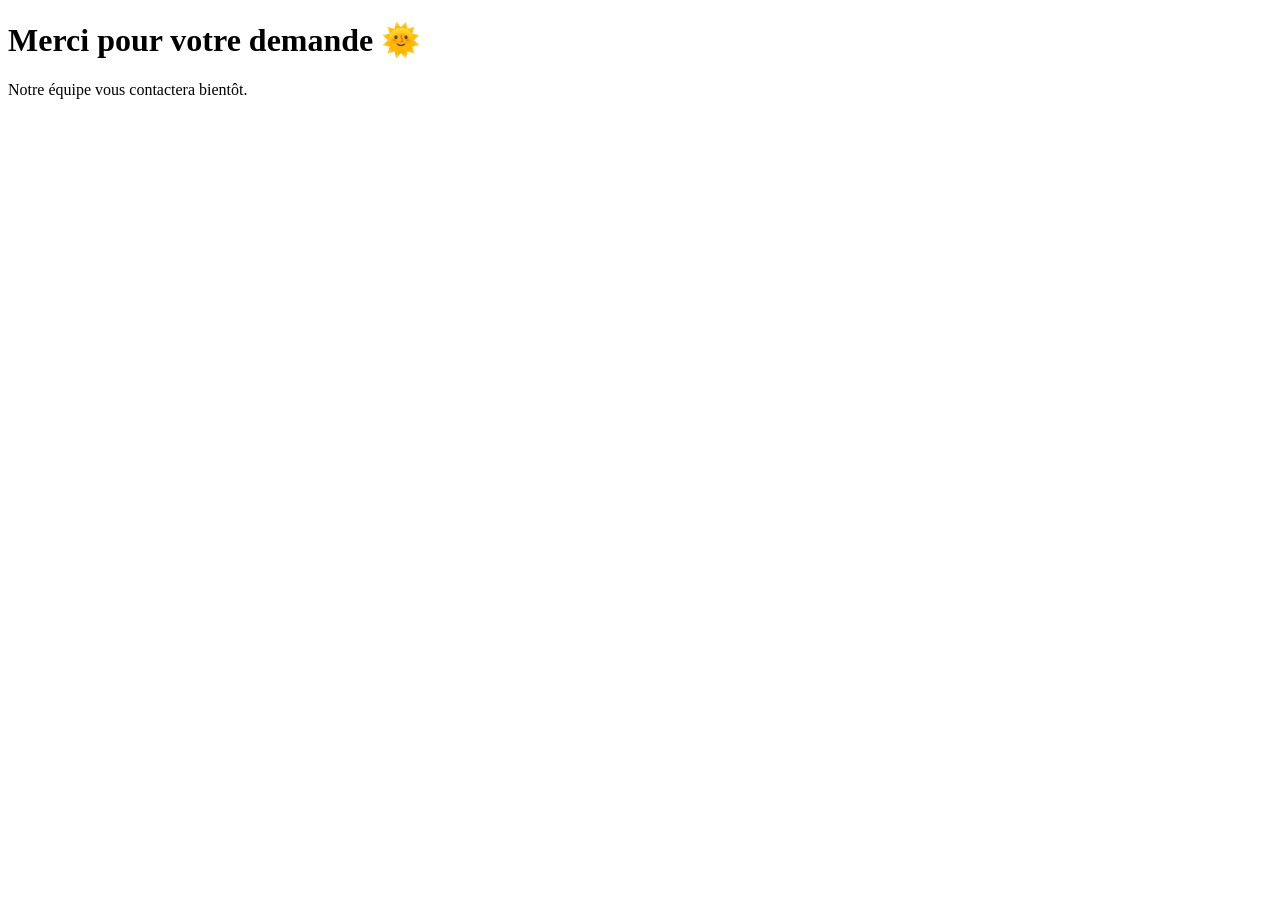
==== merci.html @ 5ff13538 "Add files via upload" ====
<!DOCTYPE html>
<html lang="fr">
<head>
  <meta charset="UTF-8">
  <title>Merci</title>
</head>
<body>

  <h1>Merci pour votre demande 🌞</h1>

  <p>
    Notre équipe vous contactera bientôt.
  </p>

</body>
</html>
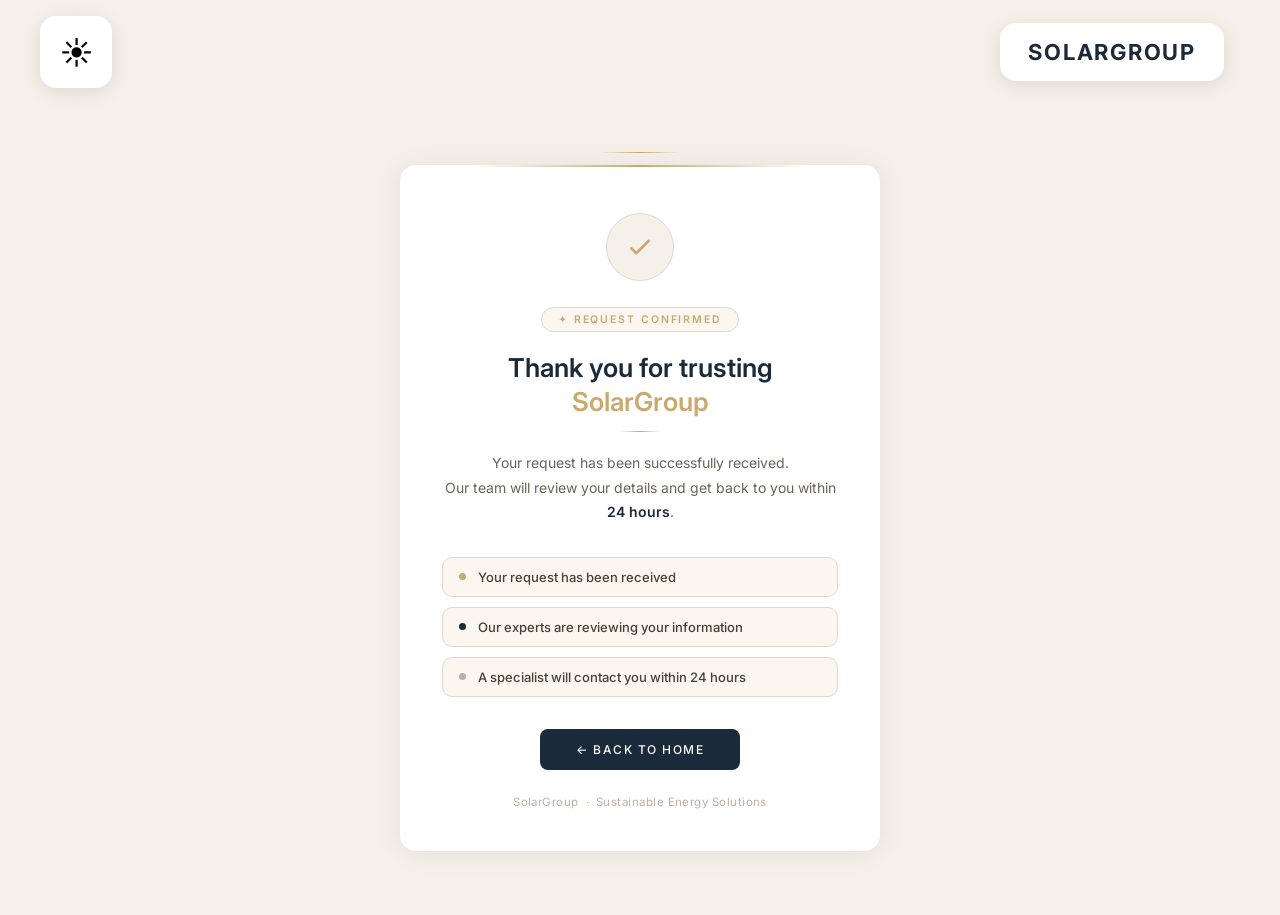
==== commit 3cacc405: "Convert merci.html to English and enhance layout Updated the HTML structure and content from French " ====
--- a/merci.html
+++ b/merci.html
@@ -1,16 +1,337 @@
 <!DOCTYPE html>
-<html lang="fr">
+<html lang="en">
 <head>
-  <meta charset="UTF-8">
-  <title>Merci</title>
+  <meta charset="UTF-8" />
+  <meta name="viewport" content="width=device-width, initial-scale=1.0" />
+  <title>Thank You — SolarGroup</title>
+
+  <link href="https://fonts.googleapis.com/css2?family=Inter:wght@400;500;600&display=swap" rel="stylesheet" />
+
+  <style>
+    /* ============================================================
+       SOLARGROUP — Design Élégant Beige & Or — Thank You Page
+    ============================================================ */
+
+    *, *::before, *::after { box-sizing: border-box; margin: 0; padding: 0; }
+
+    html, body { min-height: 100vh; }
+
+    body {
+      font-family: 'Inter', 'Segoe UI', system-ui, sans-serif;
+      background: #F5F0EA;
+      display: flex;
+      flex-direction: column;
+      align-items: center;
+      padding: 0 1rem 4rem;
+      position: relative;
+    }
+
+    /* ════════════════════════
+       TOP BAR
+    ════════════════════════ */
+    .top-bar {
+      position: sticky;
+      top: 0;
+      left: 0;
+      width: 100vw;
+      margin-left: calc(-50vw + 50%);
+      display: flex;
+      align-items: center;
+      justify-content: space-between;
+      padding: 16px 48px;
+      background: #F5F0EA;
+      z-index: 100;
+      margin-bottom: 3rem;
+    }
+
+    .logo-box {
+      background: #ffffff;
+      width: 72px;
+      height: 72px;
+      border-radius: 16px;
+      display: flex;
+      align-items: center;
+      justify-content: center;
+      font-size: 32px;
+      box-shadow: 0 4px 18px rgba(0,0,0,0.10);
+    }
+
+    .company-name {
+      background: #ffffff;
+      padding: 16px 28px;
+      border-radius: 16px;
+      font-size: 22px;
+      font-weight: 700;
+      color: #1B2A3B;
+      letter-spacing: 0.08em;
+      box-shadow: 0 4px 18px rgba(0,0,0,0.10);
+    }
+
+    /* ════════════════════════
+       GOLD DIVIDER LINE
+    ════════════════════════ */
+    .intro-line {
+      display: block;
+      width: 80px;
+      height: 1px;
+      background: linear-gradient(to right, transparent, #C9A96E, transparent);
+      margin-bottom: 12px;
+    }
+
+    /* ════════════════════════
+       CARD
+    ════════════════════════ */
+    .card {
+      background: #ffffff;
+      border-radius: 16px;
+      padding: 3rem 2.6rem 2.6rem;
+      width: 100%;
+      max-width: 480px;
+      box-shadow: 0 2px 28px rgba(0,0,0,0.07);
+      text-align: center;
+      position: relative;
+      animation: fadeUp 0.6s cubic-bezier(0.16, 1, 0.3, 1) both;
+    }
+
+    /* gold top accent */
+    .card::before {
+      content: '';
+      position: absolute;
+      top: 0; left: 15%; right: 15%;
+      height: 2px;
+      background: linear-gradient(90deg, transparent, #C9A96E, transparent);
+      border-radius: 0 0 2px 2px;
+    }
+
+    /* ════════════════════════
+       CHECKMARK ICON
+    ════════════════════════ */
+    .check-wrap {
+      width: 68px;
+      height: 68px;
+      border-radius: 50%;
+      background: #F5F0EA;
+      border: 1px solid #E2D8CC;
+      display: flex;
+      align-items: center;
+      justify-content: center;
+      margin: 0 auto 1.6rem;
+      animation: popIn 0.5s 0.15s cubic-bezier(0.16, 1, 0.3, 1) both;
+    }
+
+    .check-wrap svg {
+      width: 30px;
+      height: 30px;
+    }
+
+    /* ════════════════════════
+       BADGE
+    ════════════════════════ */
+    .badge {
+      display: inline-block;
+      font-size: 10.5px;
+      font-weight: 600;
+      letter-spacing: 0.18em;
+      text-transform: uppercase;
+      color: #C9A96E;
+      background: #FBF7F0;
+      border: 1px solid #E2D8CC;
+      border-radius: 100px;
+      padding: 5px 16px;
+      margin-bottom: 1.2rem;
+      animation: fadeUp 0.6s 0.2s both;
+    }
+
+    /* ════════════════════════
+       HEADING
+    ════════════════════════ */
+    h1 {
+      font-size: 26px;
+      font-weight: 600;
+      color: #1B2A3B;
+      line-height: 1.3;
+      margin-bottom: 0.8rem;
+      animation: fadeUp 0.6s 0.25s both;
+    }
+
+    h1 span {
+      color: #C9A96E;
+    }
+
+    /* ════════════════════════
+       GOLD MINI DIVIDER
+    ════════════════════════ */
+    .mini-line {
+      width: 40px;
+      height: 1px;
+      background: linear-gradient(to right, transparent, #C9A96E, transparent);
+      margin: 0 auto 1.2rem;
+      animation: fadeUp 0.6s 0.3s both;
+    }
+
+    /* ════════════════════════
+       DESCRIPTION
+    ════════════════════════ */
+    .desc {
+      font-size: 14px;
+      color: #6B6456;
+      line-height: 1.75;
+      margin-bottom: 2rem;
+      animation: fadeUp 0.6s 0.35s both;
+    }
+
+    .desc strong {
+      color: #1B2A3B;
+      font-weight: 600;
+    }
+
+    /* ════════════════════════
+       INFO ITEMS
+    ════════════════════════ */
+    .info-list {
+      display: flex;
+      flex-direction: column;
+      gap: 10px;
+      margin-bottom: 2rem;
+      animation: fadeUp 0.6s 0.4s both;
+    }
+
+    .info-item {
+      display: flex;
+      align-items: center;
+      gap: 12px;
+      background: #FBF7F0;
+      border: 1px solid #E2D8CC;
+      border-radius: 10px;
+      padding: 11px 16px;
+      text-align: left;
+    }
+
+    .info-dot {
+      width: 7px;
+      height: 7px;
+      border-radius: 50%;
+      flex-shrink: 0;
+    }
+    .info-dot.gold  { background: #C9A96E; }
+    .info-dot.dark  { background: #1B2A3B; }
+    .info-dot.light { background: #BDB0A0; }
+
+    .info-text {
+      font-size: 13px;
+      color: #4A3F35;
+      font-weight: 500;
+    }
+
+    /* ════════════════════════
+       BUTTON
+    ════════════════════════ */
+    .btn {
+      display: inline-block;
+      padding: 13px 36px;
+      background: #1B2A3B;
+      color: #ffffff;
+      font-size: 12px;
+      font-weight: 500;
+      letter-spacing: 1.5px;
+      text-transform: uppercase;
+      text-decoration: none;
+      border-radius: 8px;
+      cursor: pointer;
+      transition: background 0.18s;
+      animation: fadeUp 0.6s 0.45s both;
+    }
+
+    .btn:hover  { background: #243547; }
+    .btn:active { background: #111D28; }
+
+    /* ════════════════════════
+       FOOTER NOTE
+    ════════════════════════ */
+    .footer-note {
+      margin-top: 1.6rem;
+      font-size: 11.5px;
+      color: #BDB0A0;
+      letter-spacing: 0.04em;
+      animation: fadeUp 0.6s 0.5s both;
+    }
+
+    /* ════════════════════════
+       KEYFRAMES
+    ════════════════════════ */
+    @keyframes fadeUp {
+      from { opacity: 0; transform: translateY(18px); }
+      to   { opacity: 1; transform: translateY(0); }
+    }
+
+    @keyframes popIn {
+      from { opacity: 0; transform: scale(0.8); }
+      to   { opacity: 1; transform: scale(1); }
+    }
+
+    /* ════════════════════════
+       RESPONSIVE
+    ════════════════════════ */
+    @media (max-width: 540px) {
+      .top-bar { padding: 14px 20px; }
+      .logo-box { width: 56px; height: 56px; font-size: 26px; }
+      .company-name { font-size: 18px; padding: 12px 18px; }
+      .card { padding: 2.2rem 1.4rem 2rem; }
+    }
+  </style>
 </head>
 <body>
 
-  <h1>Merci pour votre demande 🌞</h1>
-
-  <p>
-    Notre équipe vous contactera bientôt.
-  </p>
+  <!-- TOP BAR -->
+  <div class="top-bar">
+    <div class="logo-box">☀️</div>
+    <div class="company-name">SOLARGROUP</div>
+  </div>
+
+  <!-- GOLD LINE -->
+  <span class="intro-line"></span>
+
+  <!-- CARD -->
+  <div class="card">
+
+    <!-- Checkmark -->
+    <div class="check-wrap">
+      <svg viewBox="0 0 24 24" fill="none" xmlns="http://www.w3.org/2000/svg">
+        <path d="M5 13l4 4L19 7" stroke="#C9A96E" stroke-width="2" stroke-linecap="round" stroke-linejoin="round"/>
+      </svg>
+    </div>
+
+    <div class="badge">✦ Request Confirmed</div>
+
+    <h1>Thank you for trusting<br><span>SolarGroup</span></h1>
+
+    <div class="mini-line"></div>
+
+    <p class="desc">
+      Your request has been successfully received.<br>
+      Our team will review your details and get back to you within <strong>24 hours</strong>.
+    </p>
+
+    <div class="info-list">
+      <div class="info-item">
+        <span class="info-dot gold"></span>
+        <span class="info-text">Your request has been received</span>
+      </div>
+      <div class="info-item">
+        <span class="info-dot dark"></span>
+        <span class="info-text">Our experts are reviewing your information</span>
+      </div>
+      <div class="info-item">
+        <span class="info-dot light"></span>
+        <span class="info-text">A specialist will contact you within 24 hours</span>
+      </div>
+    </div>
+
+    <a href="index.html" class="btn">← Back to Home</a>
+
+    <p class="footer-note">SolarGroup &nbsp;·&nbsp; Sustainable Energy Solutions</p>
+
+  </div>
 
 </body>
-</html>+</html>
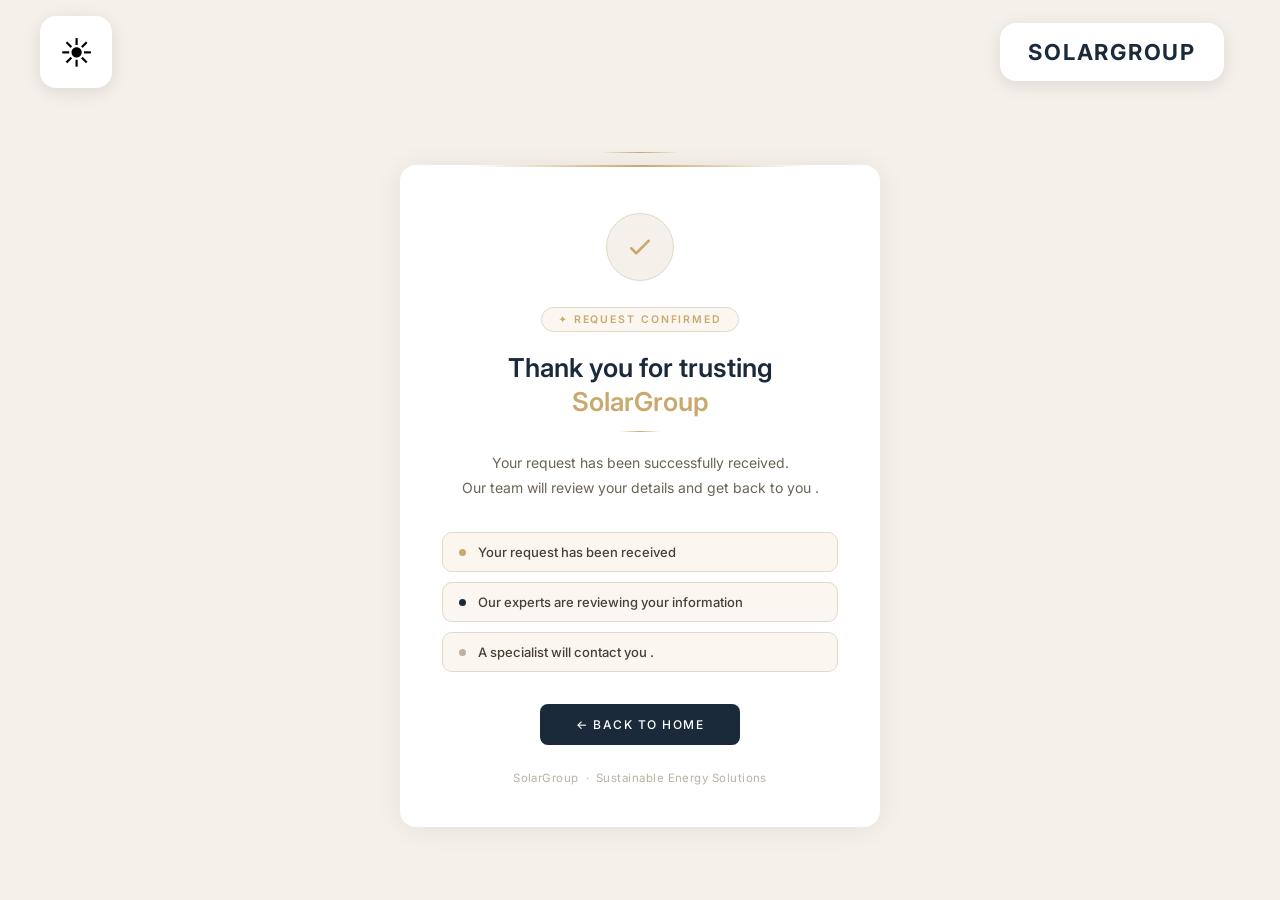
==== commit 049b3f4e: "Update merci.html" ====
--- a/merci.html
+++ b/merci.html
@@ -309,7 +309,7 @@
 
     <p class="desc">
       Your request has been successfully received.<br>
-      Our team will review your details and get back to you within <strong>24 hours</strong>.
+      Our team will review your details and get back to you . 
     </p>
 
     <div class="info-list">
@@ -323,7 +323,7 @@
       </div>
       <div class="info-item">
         <span class="info-dot light"></span>
-        <span class="info-text">A specialist will contact you within 24 hours</span>
+        <span class="info-text">A specialist will contact you .</span>
       </div>
     </div>
 
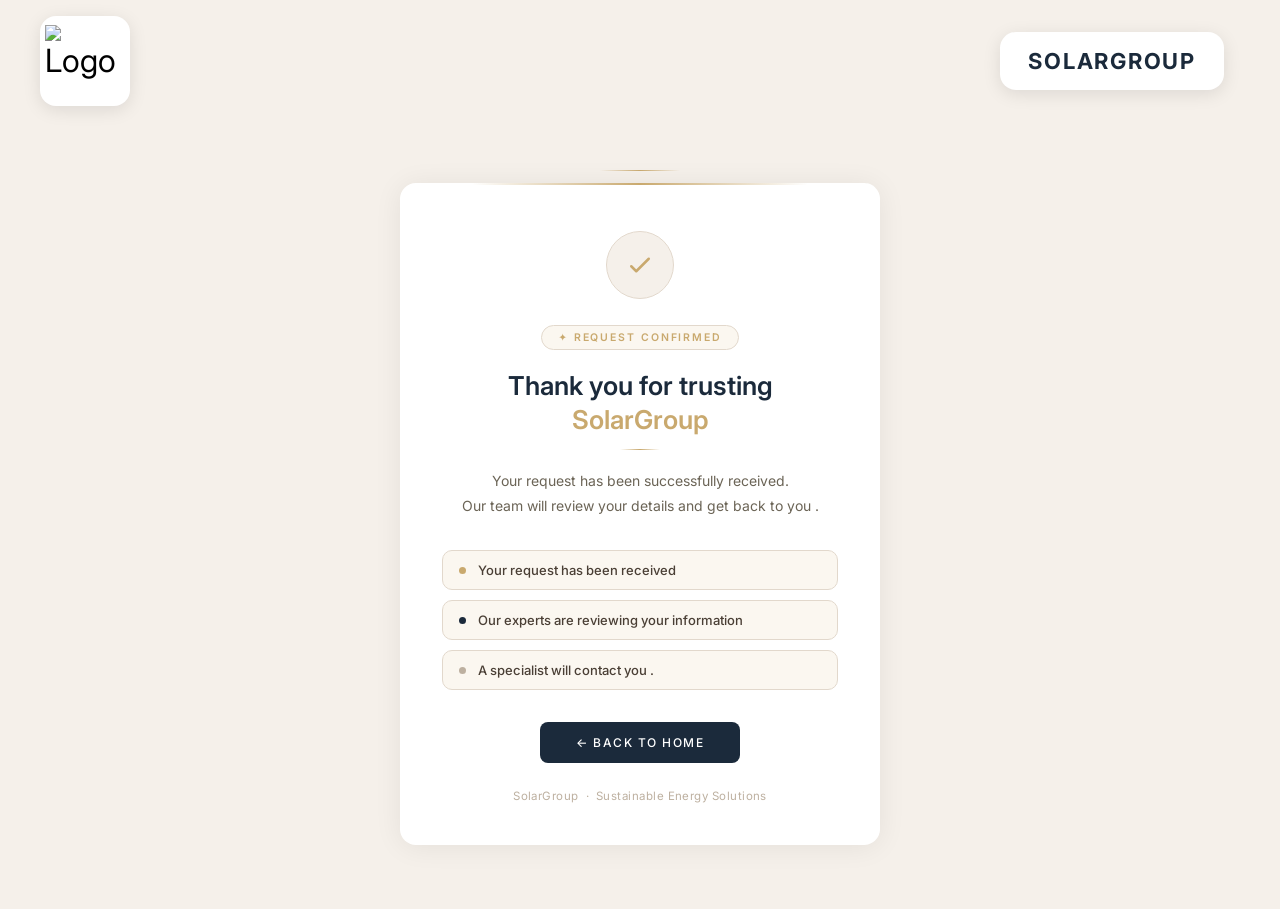
==== commit 2e209b9b: "Update merci.html" ====
--- a/merci.html
+++ b/merci.html
@@ -44,10 +44,10 @@
       margin-bottom: 3rem;
     }
 
-    .logo-box {
+   .logo-box {
       background: #ffffff;
-      width: 72px;
-      height: 72px;
+      width: 90px;
+      height: 90px;
       border-radius: 16px;
       display: flex;
       align-items: center;
@@ -55,6 +55,11 @@
       font-size: 32px;
       box-shadow: 0 4px 18px rgba(0,0,0,0.10);
     }
+.logo-box img {
+  width: 90%;
+  height: 80%;
+  object-fit: contain;
+}
 
     .company-name {
       background: #ffffff;
@@ -284,7 +289,9 @@
 
   <!-- TOP BAR -->
   <div class="top-bar">
-    <div class="logo-box">☀️</div>
+    <div class="logo-box">
+  <img src="https://img.freepik.com/vecteurs-premium/logo-pour-energie-fond-blanc_466938-1664.jpg?semt=ais_hybrid&w=740&q=80" alt="Logo">
+</div>
     <div class="company-name">SOLARGROUP</div>
   </div>
 
